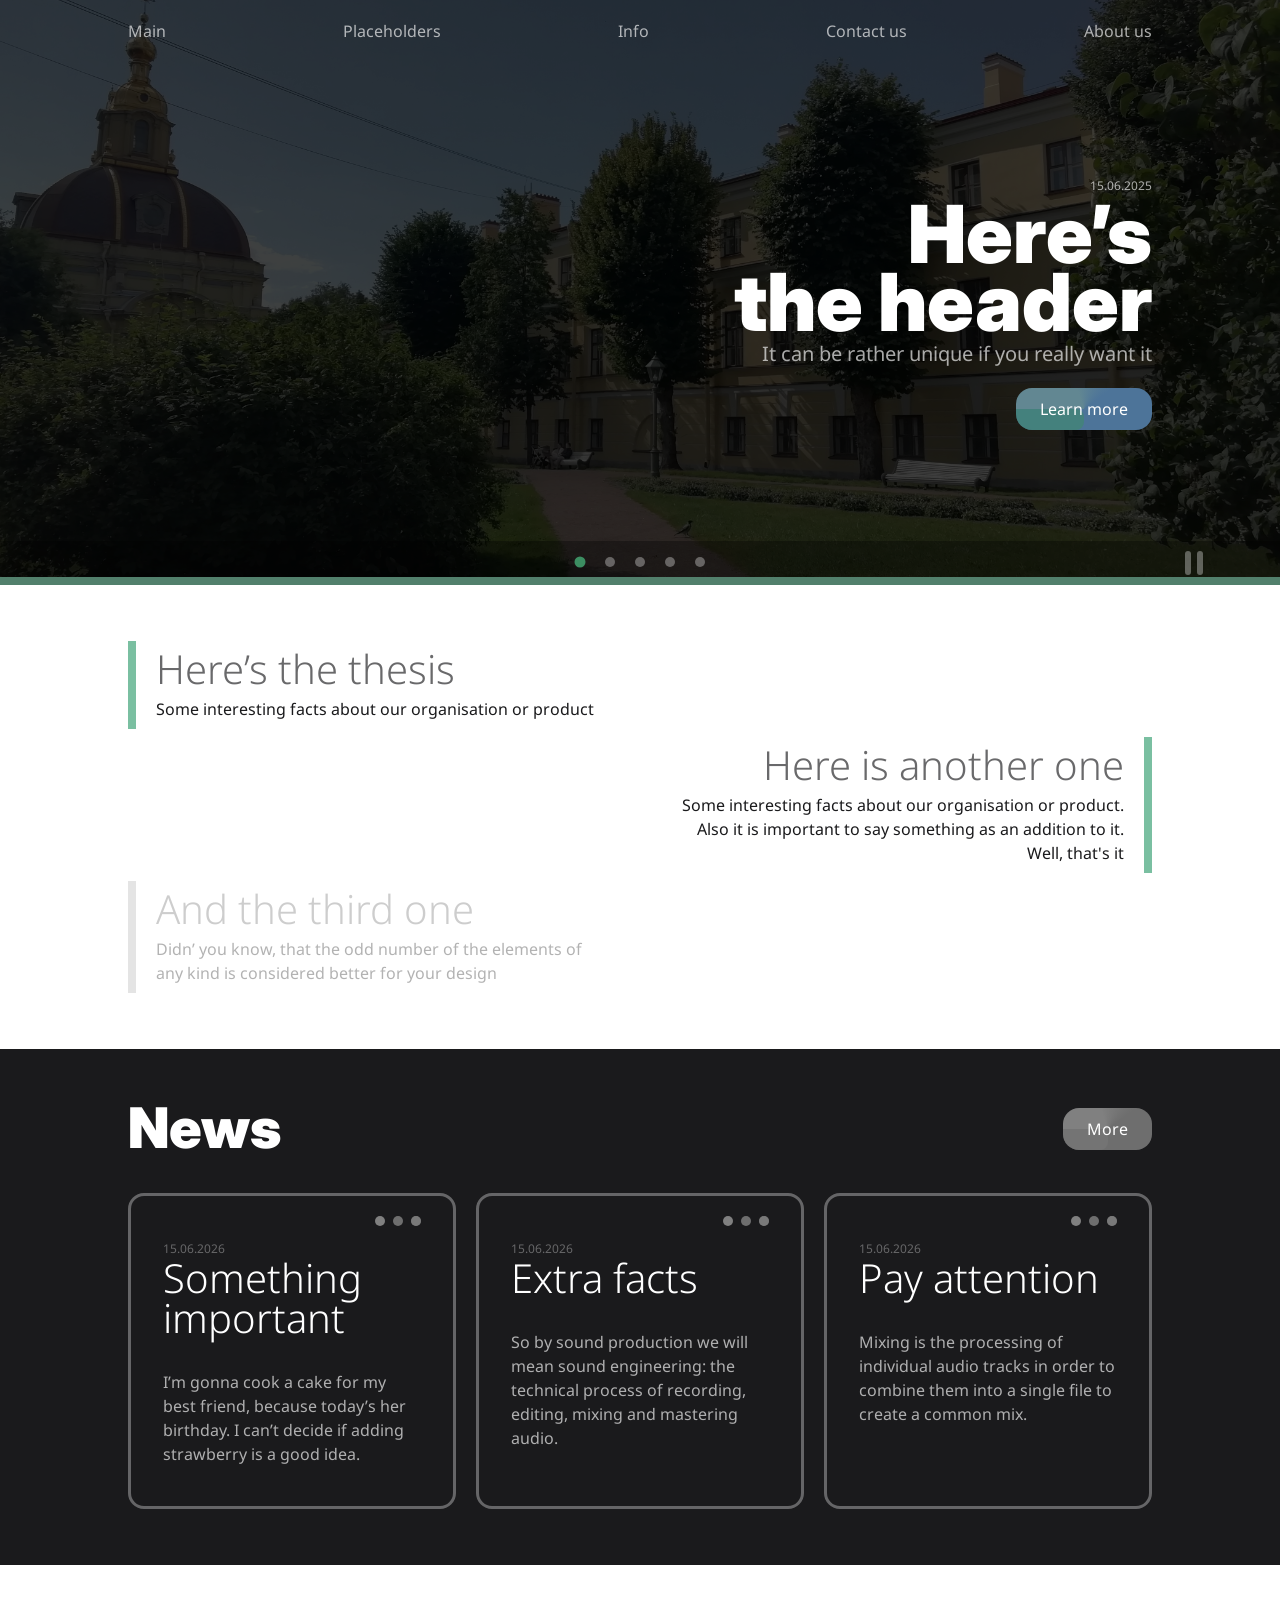
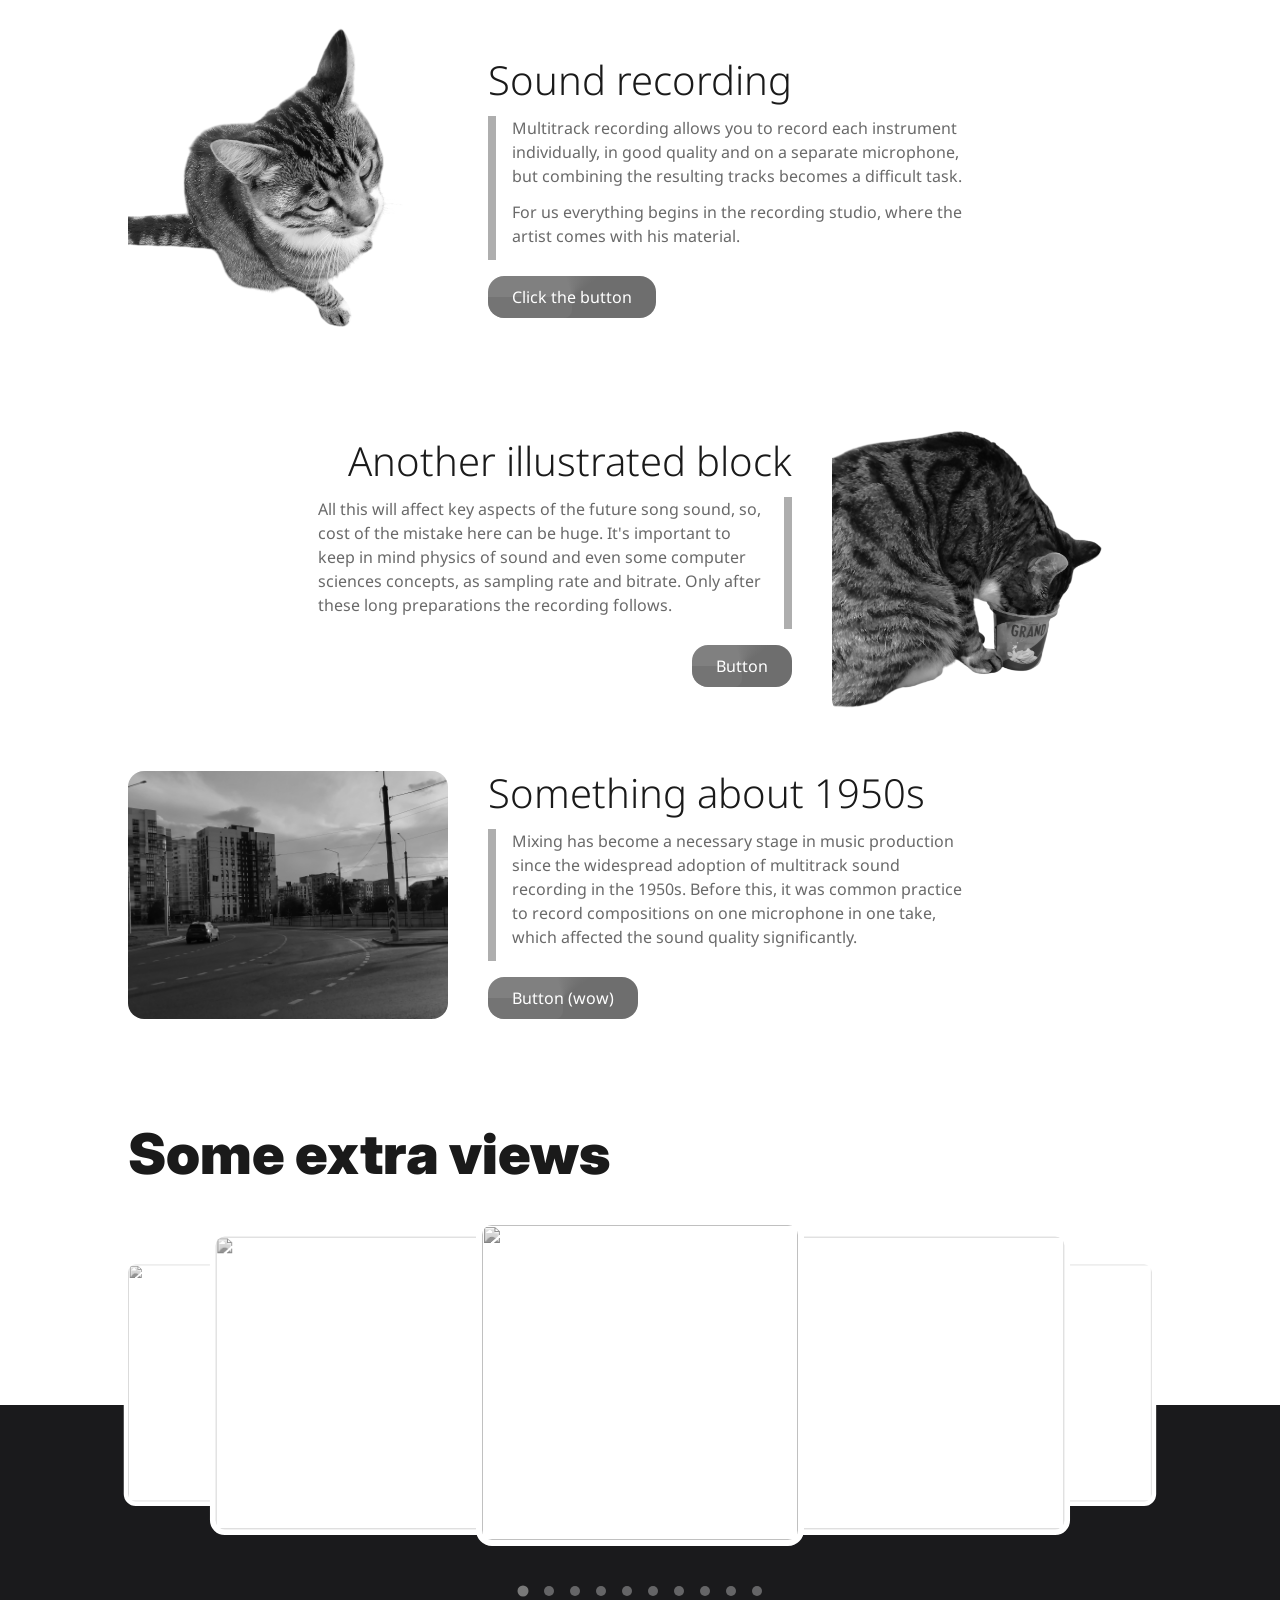
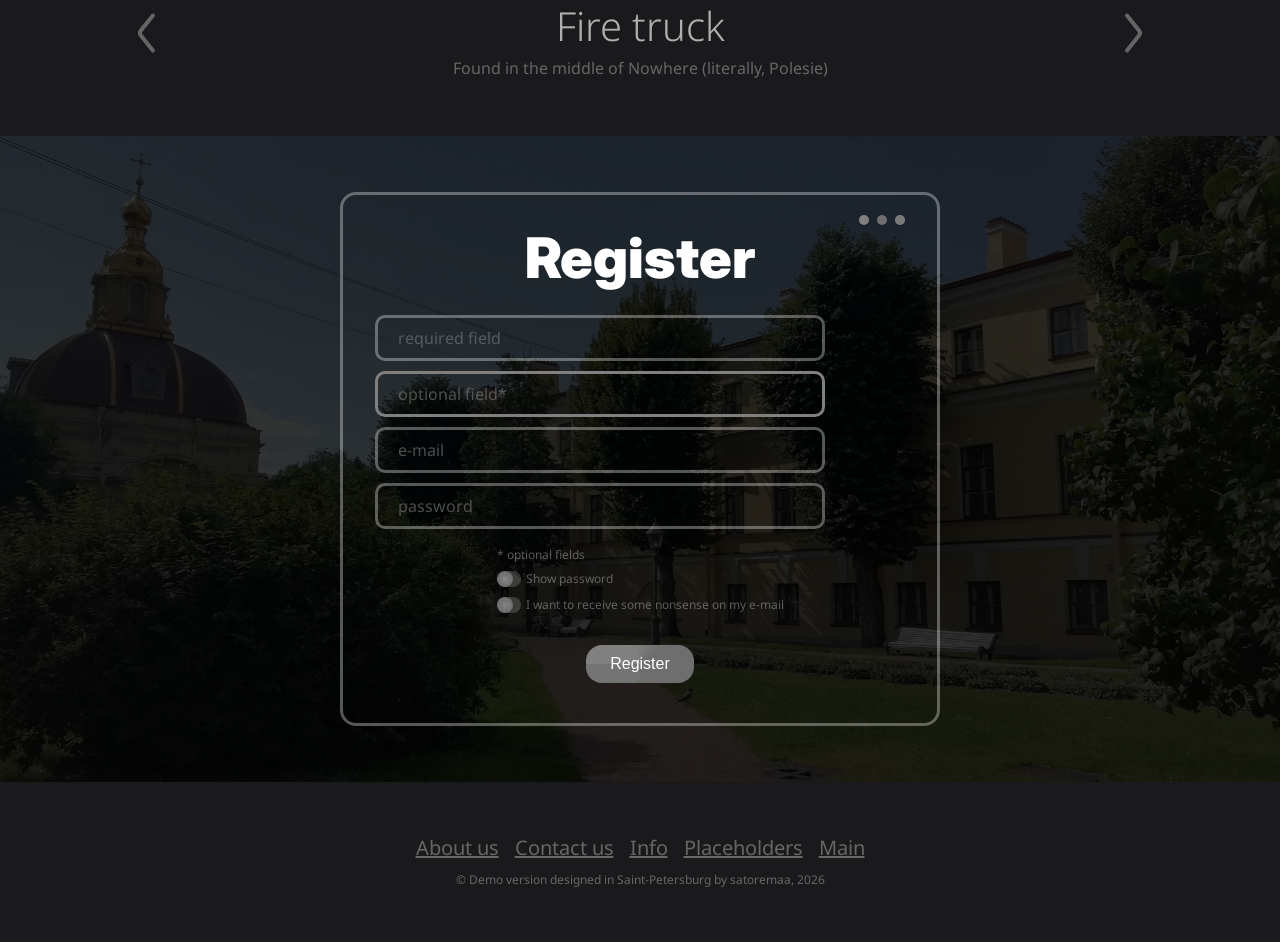
==== index.html @ 0c410196 "First commit" ====
<!doctype html>
<html lang="en">

<head>
    <meta charset="utf-8">
    <meta name="viewport" content="width=device-width, initial-scale=1">

    <title>Some useless web</title>

    <link rel="stylesheet" href="css/style.css">
    <link rel="icon" href="" sizes="any">
    <link rel="manifest" href="site.webmanifest">
    <link rel="preconnect" href="https://fonts.googleapis.com">
    <link rel="preconnect" href="https://fonts.gstatic.com" crossorigin>
    <link href="https://fonts.googleapis.com/css2?family=Inter:ital,opsz,wght@0,14..32,100..900;1,14..32,100..900&family=Noto+Sans:ital,wght@0,100..900;1,100..900&display=swap" rel="stylesheet">

    <style>body {opacity: 1; transition: opacity 0.5s ease;  &.loading { opacity: 0 }}</style>

    <!-- Applying web-components -->
    <script type="module" src="js/app.js"></script>
</head>

<body class="loading">
    <adaptive-header transparent="true" src="/assets/header_footer.json"></adaptive-header>
    <main>
        <slider-hero src="/assets/slider1_content.json"></slider-hero>
        <quotes-block src="/assets/quotes1_content.json"></quotes-block>
        <cards-block src="/assets/cards1_content.json" button-href="404.html" button-text="More" title="News"></cards-block>
        <image-block src="/assets/images1_content.json"></image-block>
        <carousel-block header="Some extra views" src="/assets/carousel1_content.json" halfTime="300" size="8"></carousel-block>
        <form-block src="/assets/form1_content.json"></form-block>
    </main>
    <footer-mini src="/assets/header_footer.json"></footer-mini>
</body>

<script>
    window.addEventListener('load', () => document.body.classList.remove('loading'))
</script>
</html>
---- css/style.css ----
/*Common styles*/

* {
    box-sizing: border-box;
    margin: 0;
    padding: 0;
    overscroll-behavior: none;
    scroll-behavior: smooth;
}

:root {
    --bg: white;
    --light-subaccent: #628792;
    --dark-subaccent: #4d7499;
    --accent: #3c8e62;
    --pale-accent: #7abfa1;
    --light: #addae7;
    --dark: #1A1A1C;
    --error: #e9527a;

    color: var(--dark);
    background-color: var(--bg);
    font-family: "Noto Sans", sans-serif;

    --extra: 80px;
    --huge: 56px;
    --large: 40px;
    --medium: 20px;
    --normal: 16px;
    --tiny: 12px;

    @media (max-width: 600px) {
        --extra: 40px;
        --huge: 40px;
        --medium: 16px;
    }
}

*::selection {
    background-color: var(--accent);
    color: var(--bg);
}

h1, h2, .h1-like {
    text-wrap-style: pretty;
    font-family: "Inter", sans-serif;
    font-weight: 900;
    line-height: 0.85;
    font-size: var(--extra);
    color: inherit;
    /*width: fit-content;*/
}

h3, .h3-like {
    text-wrap-style: pretty;
    font-family: "Inter", sans-serif;
    font-weight: 900;
    line-height: 0.85;
    font-size: var(--huge);
    color: inherit;
    /*width: fit-content;*/
}

h4, .h4-like {
    text-wrap-style: pretty;
    font-family: "Noto Sans", sans-serif;
    font-weight: 300;
    line-height: 1;
    font-size: var(--large);
    color: inherit;
    /*width: fit-content;*/
}

h5, h6, .h5-like {
    text-wrap-style: pretty;
    font-family: "Noto Sans", sans-serif;
    font-weight: 400;
    line-height: 1;
    font-size: var(--medium);
    color: inherit;
    /*width: fit-content;*/
}

p, .p-like {
    font-family: "Noto Sans", sans-serif;
    font-weight: 400;
    line-height: 1.5;
    font-size: var(--normal);
    max-width: 50ch;
    color: inherit;
    text-wrap-style: pretty;

}

.s-like {
    font-family: "Noto Sans", sans-serif;
    font-weight: 400;
    line-height: 1;
    font-size: var(--tiny);
    color: inherit;
    display: inline-block;
}

a, .a-like {
    color: inherit;
    text-decoration: underline;
    cursor: pointer;
    transition: color 0.25s ease;

    &:active {
        color: var(--accent);
    }

    @media(hover: hover) {
        &:hover {
            color: var(--accent);
        }
    }

    &:focus {
        color: var(--accent);
        outline: none;
        background: inherit;
    }
}

.spinner {
    width: 32px;
    height: 32px;
    border: 4px solid rgba(255, 255, 255, 0.33);
    border-top: 5px solid var(--pale-accent);
    border-radius: 50%;
    animation: spin 1s linear infinite;
}

@keyframes spin {
    0% { transform: rotate(0deg); }
    100% { transform: rotate(360deg); }
}

.blurrable {
    filter: grayscale(100%);
    opacity: 0.33;
    transition: opacity 0.5s ease, filter 0.5s ease;
}

.intersecting {
    filter: grayscale(0);
    opacity: 1;
}

.solid {
    opacity: 1;
}

.semi-trans {
    opacity: 0.65;
}

.trans {
    opacity: 0.33;
}

a.trans, a.semi-trans {
    transition: opacity 0.25s ease, color 0.25s ease;

    &:active {
        opacity: 1;
    }

    @media (hover: hover) {
        &:hover {
            opacity: 1;
        }
    }
}

.light {
    background-color: var(--bg);
    color: var(--dark);
}

.dark {
    background-color: var(--dark);
    color: var(--bg);
}

.non-scrollable {
    overflow: hidden;
}

.disabled {
    filter: grayscale(1);
    pointer-events: none;
}

@keyframes scaleBounce {
    0% {
        transform: scale(1) rotate(0.01deg);
    }
    50% {
        transform: scale(1.1) rotate(0deg);
    }
    100% {
        transform: scale(1) rotate(0.01deg);
    }
}

/*Specific styles*/

.decorative {
    z-index: -1;
    position: absolute;
    top: 20px;
    right: 32px;
    display: flex;
    gap: 8px;

    span {
        height: 10px;
        width: 10px;
        border-radius: 50%;

        &:nth-child(1) {
            background-color: var(--light-subaccent);
        }

        &:nth-child(2) {
            background-color: var(--dark-subaccent);
        }

        &:nth-child(3) {
            background-color: var(--accent);
            position: relative;

            &::before {
                content: "";
                border-radius: 50%;
                position: absolute;
                inset: 0;
                background: var(--accent);
                opacity: 0.5;
                z-index: -1;
                transition: opacity 0.5s ease, transform 0.5s ease;
            }
        }
    }
}

.width-wrapper {
    width: min(80vw, 1024px);
    margin: 0 auto;

    @media(max-width: 720px) {
        width: 90vw;
    }
}

header {
    color: var(--bg);
    position: fixed;
    top: 0;
    left: 0;
    width: 100%;
    z-index: 3;

    transition: background-color 0.25s ease;

    &:is(.scrolled) {
        background-color: var(--dark);
    }

    .desktop-nav {
        display: flex;
        justify-content: space-between;
        flex-direction: row-reverse;
        gap: var(--medium);
        align-items: center;
        overflow: hidden;
        text-wrap: nowrap;

        & a {
            padding: var(--medium) 0;
            text-decoration: none;

            @media (max-width: 720px) {
                padding: var(--normal) 0;
            }

            &:visited {
                color: var(--bg);
            }

            &:active {
                text-decoration: underline;
            }

            &:active:visited {
                color: var(--bg);
            }

            @media(hover: hover) {
                &:hover {
                    text-decoration: underline;
                }

                &:visited:hover {
                    color: var(--accent);
                }
            }
        }
    }

    .mobile-nav {
        transition: opacity 0.25s ease, visibility 0.25s ease;

        display: none;

        position: absolute;
        padding-top: calc(3*var(--normal));
        z-index: -1;
        top: 0;
        left: 0;
        background-color: rgba(1, 1, 1, 0.9);
        width: 100vw;
        height: 100vh;

        visibility: hidden;
        opacity: 0;
        pointer-events: none;

        &.visible {
            visibility: visible;
            opacity: 1;
            pointer-events: auto;
        }

        .width-wrapper {
            padding: 20px 0;
            display: flex;
            flex-direction: column;
            gap: 32px;

            a {
                font-size: 20px;
                text-decoration: none;
                display: block;
                border-bottom: 2px solid var(--bg);
                padding-bottom: 8px;
                transition: border-color 0.15s ease;

                &:active {
                    border-color: var(--pale-accent);
                }

                @media(hover: hover) {
                    &:hover {
                        border-color: var(--pale-accent);
                    }
                }
            }
        }
    }

    #headerMenuButton {
        align-self: flex-end;
        width: fit-content;
        display: none;
        background: none;
        border: none;
        outline: none;
        opacity: 0.6;
        height: calc(3 * var(--normal));
        align-items: center;
        justify-content: center;

        & svg {
            height: var(--large);
            stroke: var(--bg);
            transition: stroke 0.25s ease;
        }

        &:active svg {
            stroke: var(--pale-accent);
        }

        @media(hover: hover) {
            &:hover svg {
                stroke: var(--pale-accent);
            }
        }
    }

    @media (max-width: 600px) {
        .desktop-nav a {
            display: none;
        }

        .mobile-nav {
            display: block;
        }

        #headerMenuButton {
            display: flex;
        }
    }
}

.control-bar {
    position: absolute;
    bottom: 0;
    left: 0;
    width: 100%;
    z-index: 2;
    height: calc(2 * var(--normal) + 12px);
    background-color: rgba(0, 0, 0, 0.33);

    .play-button {
        background: none;
        border: none;
        outline: none;
        cursor: pointer;
        position: absolute;
        right: 5vw;
        height: 100%;
        aspect-ratio: 1/1;
        overflow: hidden;
        display: flex;
        align-items: center;
        justify-content: center;
        top: 0;

        img {
            height: 24px;
        }
    }

    .slide-control {
        overflow: hidden;
        display: flex;
        position: absolute;
        top: 0;
        left: 50%;
        transform: translateX(-50%);

        .radio {
            padding: var(--normal) calc(var(--medium) / 2);
            cursor: pointer;
            display: block;
            background: none;
            border: none;
            outline: none;

            &::before {
                content: "";
                display: block;
                height: 10px;
                width: 10px;
                border-radius: 50%;
                background-color: var(--bg);
                opacity: 0.33;
                transition: background-color 0.25s ease, opacity 0.25s ease, scale 0.25s ease;
            }

            &.active::before {
                background-color: var(--accent);
                opacity: 1;
                transform: scale(1.1);
            }
        }
    }
}

.slideshow {
    height: min(65vh, 720px);
    position: relative;

    .slide {
        opacity: 0;
        transition: opacity 0.5s linear;
        overflow: clip;
        pointer-events: none;

        position: absolute;
        top: 0;
        left: 0;
        width: 100%;
        height: 100%;
        z-index: 1;
        display: flex;
        flex-direction: column;
        justify-content: center;

        &::before {
            content: "";
            display: block;
            height: 8px;
            position: absolute;
            bottom: 0;
            left: -100%;
            width: 100vw;
            background-color: var(--pale-accent);
        }

        &.visible {
            opacity: 1;
            pointer-events: auto;

            img {
                animation: scaleBounce 40s linear infinite;
            }

            &::before {
                transition: transform 20s linear;
                transform: translate(100%);
            }
        }

        .width-wrapper {
            margin-top: calc(var(--normal) + 2 * var(--medium) + var(--normal));
            margin-bottom: calc(3 * var(--normal));
            display: flex;
            flex-direction: column;
            align-items: flex-end;
            text-align: right;
            justify-content: center;
            gap: 8px;

            .btn-normal {
                margin-top: 16px;
            }
        }

        & img {
            z-index: -1;
            display: block;
            position: absolute;
            top: 0;
            left: 0;
            height: 100%;
            width: 100%;
            object-fit: cover;
            user-select: none;
            filter: brightness(0.25);
        }
    }
}

.btn-normal {
    text-decoration: none;
    outline: none;
    cursor: pointer;
    display: block;
    border: none;
    background: none;
    overflow: hidden;
    padding: 10px 24px;
    border-radius: 16px;
    color: var(--bg);
    font-size: var(--normal);
    position: relative;
    z-index: 1;

    &::before {
        content: "";
        position: absolute;
        inset: 0;
        background: conic-gradient(from 270deg, var(--light-subaccent) 0% 20%, var(--dark-subaccent) 40% 60%, var(--dark-subaccent) 100%);
        z-index: -1;
    }

    &::after {
        content: "";
        border-radius: 0 8px 8px 0;
        position: absolute;
        bottom: 0;
        left: 0;
        height: 50%;
        width: 50%;
        background: var(--accent);
        opacity: 0.5;
        z-index: -1;
        transition: transform 0.33s ease-in-out, opacity 0.33s ease-in-out;
    }

    &:active::after {
        opacity: 1;
        transform: scale(2.5) translateX(25%) translateY(-25%);
    }

    &:active {
        color: var(--bg);
        text-decoration: underline;
    }

    @media (hover: hover) {
        &:hover::after {
            opacity: 1;
            transform: scale(2.5) translateX(25%) translateY(-25%);
        }
        &:hover {
            color: var(--bg);
            text-decoration: underline;
        }
    }
}

.quotes {
    padding: var(--huge) 0;
    display: flex;
    flex-direction: column;
    gap: 8px;

    @media (max-width: 800px) {
        gap: 64px;
        padding: 64px 0;
    }


    .quote {
        max-width: 600px;
        padding-top: 8px;
        padding-bottom: 8px;
        transition: transform 0.25s ease, filter 0.5s ease, opacity 0.5s ease;

        & h4 {
            margin-bottom: 8px;
        }

        &.left {
            border-left: var(--pale-accent) solid 8px;
            padding-left: var(--medium);
        }

        &.right {
            align-self: flex-end;
            text-align: right;
            border-right: var(--pale-accent) solid 8px;
            padding-right: var(--medium);
        }

        @media(hover: hover) {
            &:hover {
                transform: scale(1.02);
            }
        }
    }
}

.cards-block {
    padding: var(--huge) 0;
    display: grid;
    grid-template-areas:
            "title button"
            "cards cards";
    grid-template-columns: 1fr 1fr;
    gap: var(--large);
    grid-template-rows: auto auto;


    @media (max-width: 600px) {
        grid-template-columns: 1fr;
        grid-template-rows: auto auto auto;
        grid-template-areas:
        "title"
        "cards"
        "button";
    }

    h3 {
        grid-area: title;
        justify-self: start;
    }

    .btn-normal {
        grid-area: button;
        justify-self: end;
        align-self: center;

        @media (max-width: 600px) {
            justify-self: center;
        }
    }

    .cards-container {
        grid-area: cards;
        display: flex;
        flex-wrap: wrap;
        justify-content: stretch;
        gap: 20px;

        .card {
            flex-basis: 300px;
            flex-grow: 1;
            flex-shrink: 0.5;

            overflow: clip;

            border: rgba(255, 255, 255, 0.33) solid 3px;
            border-radius: 16px;
            padding: 40px 32px;
            position: relative;
            z-index: 1;
            transition: transform 0.5s ease;

            .h4-like {
                display: block;
                text-decoration: none;
                position: relative;
                z-index: 1;
                margin-bottom: 32px;
            }

            @media (hover: hover) {
                &:hover {
                    transform: scale(1.02);

                    .h4-like {
                        text-decoration: underline;
                    }

                    & .decorative span:nth-child(3)::before {
                        transform: scale(100);
                        opacity: 0.1;
                    }
                }
            }


        }
    }
}

.not-found {
    height: 100vh;

    display: flex;
    flex-direction: column;
    justify-content: center;
    align-items: center;

    gap: 8px;

    h1 {
        color: var(--accent);
    }

    & *{
        max-width: 40ch;
        text-align: center;
    }

    p {
        margin-top: 15px;
    }
}

.form-block {
    padding: var(--huge) 0;
    position: relative;

    img {
        position: absolute;
        top: 0;
        left: 0;
        width: 100%;
        height: 100%;
        object-fit: cover;
        filter: brightness(0.2);
        user-select: none;
    }

    form {
        width: min(600px, 100%);
        margin: auto;

        overflow: clip;

        border: rgba(255, 255, 255, 0.33) solid 3px;
        border-radius: 16px;
        padding: 40px 32px;
        position: relative;
        z-index: 1;
        transition: transform 0.5s ease;

        display: flex;
        flex-direction: column;
        justify-content: center;
        align-items: center;

        h3 {
            margin-bottom: 32px;
        }

        input[type="text"], input[type="password"], input[type="email"] {
            align-self: stretch;
            background: none;
            padding: 8px 20px;
            border: rgba(255, 255, 255, 0.33) solid 3px;
            border-radius: 10px;
            margin-bottom: 10px;

            transition: border-color 0.25s ease;


            &:focus {
                border: var(--pale-accent) solid 3px;
                outline: none;
            }

            &:valid {
                border: var(--light-subaccent) solid 3px;
                outline: none;
            }

            &::placeholder {
                opacity: 0.65;
            }
        }

        &:invalid button, button:disabled {
            filter: grayscale(1);

            cursor: not-allowed;
        }

        &:valid {
            border: var(--light-subaccent) solid 3px;
        }

        .checkbox-container {
            margin: 10px 0 32px 0;
            display: flex;
            flex-direction: column;
            gap: 10px;

            label {
                display: flex;
                gap: 5px;
                align-items: center;
                justify-content: flex-start;

                input {
                    display: none;
                }

                .pseudo-slider {
                    height: 16px;
                    width: 24px;
                    border-radius: 8px;
                    background-color: rgba(255, 255, 255, 0.17);
                    position: relative;

                    &::before {
                        content: "";
                        position: absolute;
                        top: 0;
                        left: 0;
                        height: 100%;
                        aspect-ratio: 1/1;
                        background: radial-gradient(var(--pale-accent), var(--accent));
                        border-radius: 50%;
                        opacity: 0.65;
                        transition: opacity 0.25s ease, transform 0.25s ease;
                    }
                }

                input:checked + .pseudo-slider {
                    &::before {
                        transform: translateX(8px);
                        opacity: 1;
                    }
                }

                span {
                    opacity: 0.33;
                    user-select: none;
                    transition: opacity 0.25s ease, color 0.25s ease;
                }

                &:has(input:checked) span {
                    opacity: 1;
                    color: var(--accent);
                }
            }
        }

        @media (hover: hover) {
            &:hover {
                transform: scale(1.02);

                & .decorative span:nth-child(3)::before {
                    transform: scale(200);
                    opacity: 0.1;
                }
            }
        }

        @media (max-width: 600px) {
            padding: 40px 0;
            border: none;

            &:active {
                transform: none;

                & .decorative span:nth-child(3)::before {
                    transform: none;
                }
            }

            @media (hover: hover) {
                &:hover {
                    transform: none;

                    & .decorative span:nth-child(3)::before {
                        transform: none;
                    }
                }
            }
        }
    }

    .notification {
        position: absolute;
        inset: 0;
        z-index: 1;
        visibility: hidden;
        opacity: 0;
        pointer-events: none;
        display: flex;
        flex-direction: column;
        justify-content: center;
        align-items: center;
        gap: 10px;

        background: rgba(0, 0, 0, 0.5);

        transition: opacity 0.5s ease, visibility 0.5s ease;

        &.visible {
            visibility: visible;
            pointer-events: auto;
            opacity: 1;
        }
    }
}

.carousel-block {
    padding: var(--huge) 0;
    position: relative;
    isolation: isolate;
    overflow: clip;

    &::after {
        content: "";
        position: absolute;
        top: 0;
        left: 0;
        height: 50%;
        width: 100%;
        background-color: var(--bg);
        z-index: -1;
    }

    .width-wrapper {
        container-type: inline-size;
        display: flex;
        flex-direction: column;
        align-items: center;
        justify-content: center;
        gap: var(--large);

        &.blurrable {
            opacity: 1;

            & * {
                opacity: 0.33;
                transition: opacity 0.5s ease, filter 0.5s ease;
            }

            & img {
                opacity: 1;
            }
        }

        &.intersecting {
            & * {
                opacity: 1;
                filter: grayscale(0);
            }
        }

        h3 {
            color: var(--dark);
            align-self: flex-start;
        }

        .images-wrapper {
            position: relative;
            width: 32cqw;
            aspect-ratio: 1/1;
            opacity: 1;

            @media (max-width: 600px) {
                width: 75vw;
            }

            & img {
                user-select: none;

                position: absolute;
                top: 0;
                left: 0;

                height: 100%;
                width: 100%;

                border-radius: 16px;
                border: var(--bg) solid 6px;

                object-fit: cover;
                object-position: center center;
                filter: grayscale(1);
            }
        }

        .text-block {
            display: flex;
            justify-content: space-between;
            gap: 10px;
            align-self: stretch;
            width: 100%;

            .arrow {
                display: block;
                background: none;
                outline: none;
                border: none;
                border-radius: 4px;
                align-self: stretch;
                cursor: pointer;
                padding: 0 8px;
                flex-shrink: 0;
                transition: background 0.25s ease;

                svg {
                    height: 100%;
                    stroke: var(--bg);
                    opacity: 0.33;
                    stroke-width: 4px;
                    transition: stroke 0.25s ease, opacity 0.25s ease;
                }

                &:active {
                    background-color: rgb(255, 255, 255, 0.1);
                    svg {
                        stroke: var(--accent);
                        opacity: 1;
                    }
                }

                @media(hover: hover) {
                    &:hover {
                        background-color: rgb(255, 255, 255, 0.1);
                        svg {
                            stroke: var(--accent);
                            opacity: 1;
                        }
                    }
                }
            }

            .title {
                text-align: center;
                display: flex;
                align-items: center;
                flex-direction: column;
                flex-shrink: 1;
                min-width: 0;

                .slide-control {
                    display: flex;
                    gap: var(--normal);

                    .radio {
                        &::before {
                            content: "";
                            display: block;
                            height: 10px;
                            width: 10px;
                            border-radius: 50%;
                            background-color: var(--bg);
                            opacity: 0.33;
                            transition: background-color 0.25s ease, opacity 0.25s ease, scale 0.25s ease;
                        }

                        &.active::before {
                            background-color: var(--accent);
                            opacity: 1;
                            transform: scale(1.1);
                        }
                    }
                }

                h4 {
                    line-height: 1.5;
                    display: -webkit-box;
                    -webkit-box-orient: vertical;
                    -webkit-line-clamp: 1;
                    overflow: clip;
                    text-overflow: ellipsis;
                    min-width: 0;
                }

                p {
                    display: -webkit-box;
                    -webkit-box-orient: vertical;
                    -webkit-line-clamp: 1;
                    overflow: clip;
                    text-overflow: ellipsis;
                    min-width: 0;
                }
            }
        }
    }
}

footer {
    padding: var(--huge) 0;

    .width-wrapper {
        display: flex;
        flex-direction: column;
        align-items: center;
        gap: var(--normal);

        nav {
            flex-wrap: wrap;
            display: flex;
            justify-content: center;
            gap: var(--normal);
        }
    }
}

.image-quotes-block {
    padding: var(--huge) 0;
    display: flex;
    flex-direction: column;
    gap: var(--huge);

    section {
        .width-wrapper {
            display: grid;
            gap: var(--normal) var(--large);

            &.image-left {
                grid-template-columns: auto 1fr;
                grid-template-rows: 1fr auto 1fr;
                grid-template-areas:
                "image title"
                "image description"
                "image button";

                .title-container {
                    align-self: end;
                    grid-area: title;
                }

                .text-container {
                    transition: transform 0.25s ease, filter 0.5s ease, opacity 0.5s ease;
                    border-left: var(--pale-accent) solid 8px;
                    padding-left: var(--normal);
                    grid-area: description;
                    align-self: start;

                    @media(hover: hover) {
                        &:hover {
                            transform: scale(1.02);
                        }
                    }
                }

                .btn-normal {
                    grid-area: button;
                    align-self: start;
                    justify-self: start;
                }
            }

            &.image-right {
                grid-template-columns: 1fr auto;
                grid-template-rows: 1fr auto 1fr;
                grid-template-areas:
                "title image"
                "description image"
                "button image";

                .title-container {
                    align-self: end;
                    grid-area: title;
                    justify-self: end;
                }

                .text-container {
                    transition: transform 0.25s ease, filter 0.5s ease, opacity 0.5s ease;
                    border-right: var(--pale-accent) solid 8px;
                    padding-right: var(--normal);
                    grid-area: description;
                    align-self: start;
                    justify-self: end;

                    @media(hover: hover) {
                        &:hover {
                            transform: scale(1.02);
                        }
                    }
                }

                .btn-normal {
                    grid-area: button;
                    align-self: start;
                    justify-self: end;
                }
            }

            p {
                margin-bottom: 12px;
            }

            .image-container {
                grid-area: image;

                img {
                    user-select: none;
                    max-width: min(25vw, 400px);

                    height: 100%;
                    width: 100%;
                    object-fit: cover;
                    object-position: center center;
                    border-radius: 16px;
                }
            }

            @media (max-width: 600px) {

                &.image-left, &.image-right {

                    grid-template-columns: 1fr;
                    grid-template-rows: auto auto auto;
                    gap: 20px;
                    grid-template-areas:
                    "title"
                    "image"
                    "description"
                    "button";

                    .image-container img {
                        max-width: 100%;
                    }

                    .btn-normal {
                        margin-top: 16px;
                        justify-self: center;
                    }
                }
            }
        }
    }
}
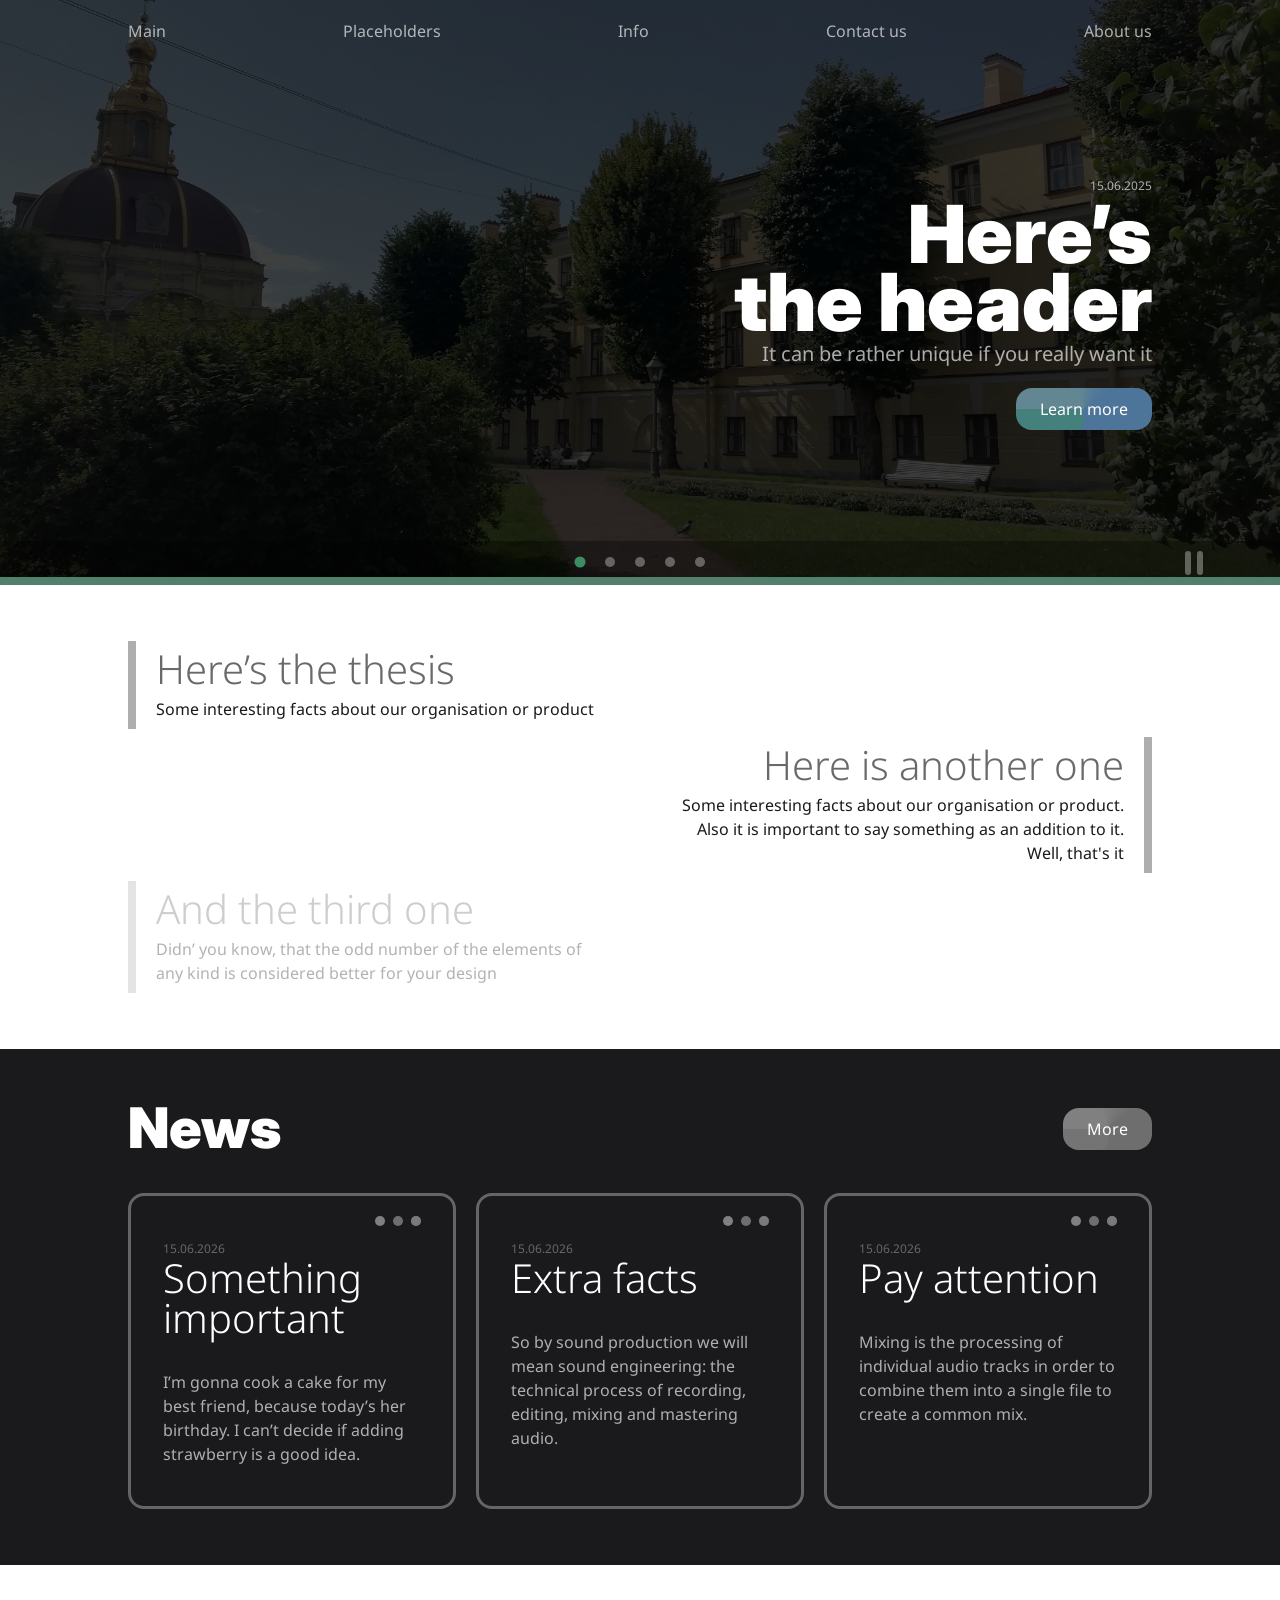
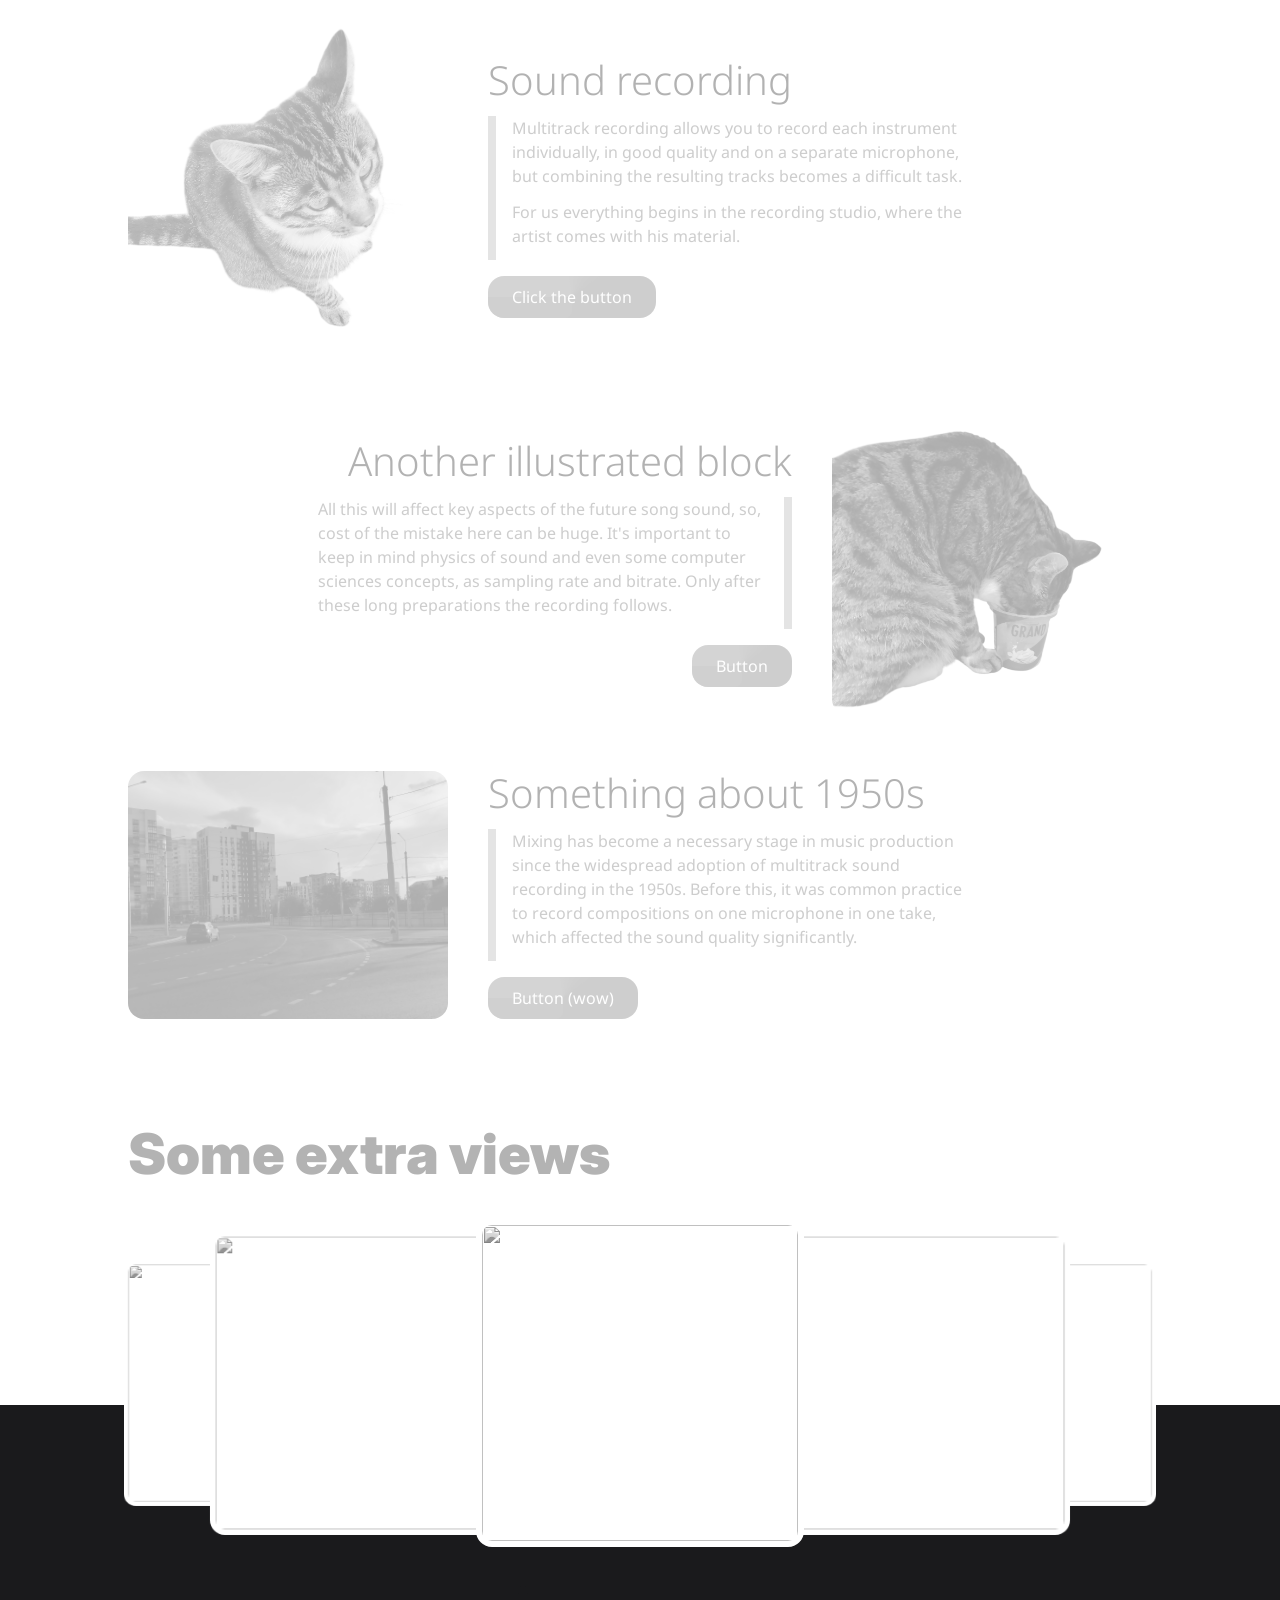
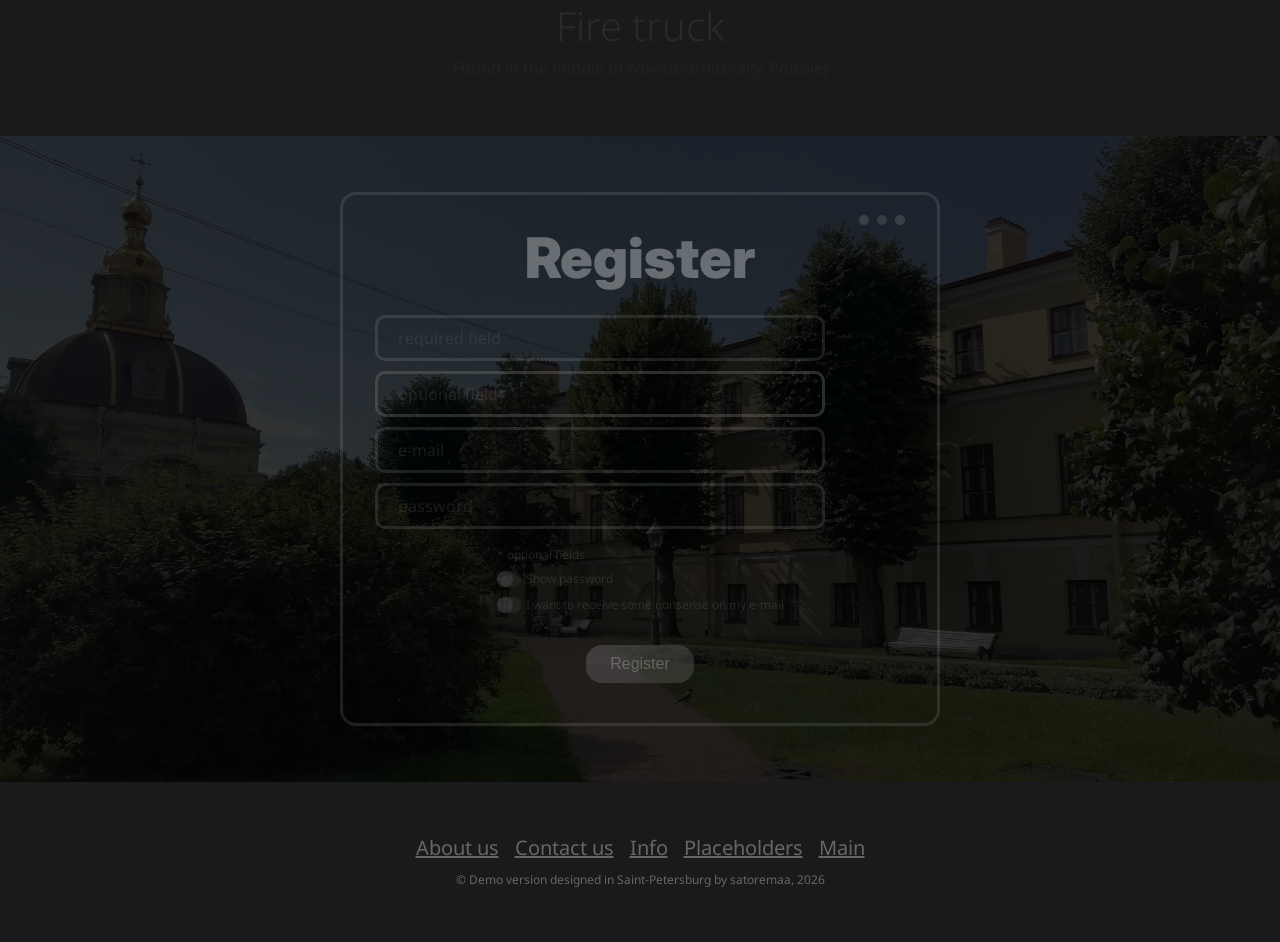
==== commit eaff954f: "carousel optimized pt.1" ====
--- a/index.html
+++ b/index.html
@@ -5,7 +5,7 @@
     <meta charset="utf-8">
     <meta name="viewport" content="width=device-width, initial-scale=1">
 
-    <title>Some useless web</title>
+    <title>Scalable landing</title>
 
     <link rel="stylesheet" href="css/style.css">
     <link rel="icon" href="" sizes="any">
--- a/css/style.css
+++ b/css/style.css
@@ -122,6 +122,10 @@
         outline: none;
         background: inherit;
     }
+}
+
+button {
+    user-select: None;
 }
 
 .spinner {
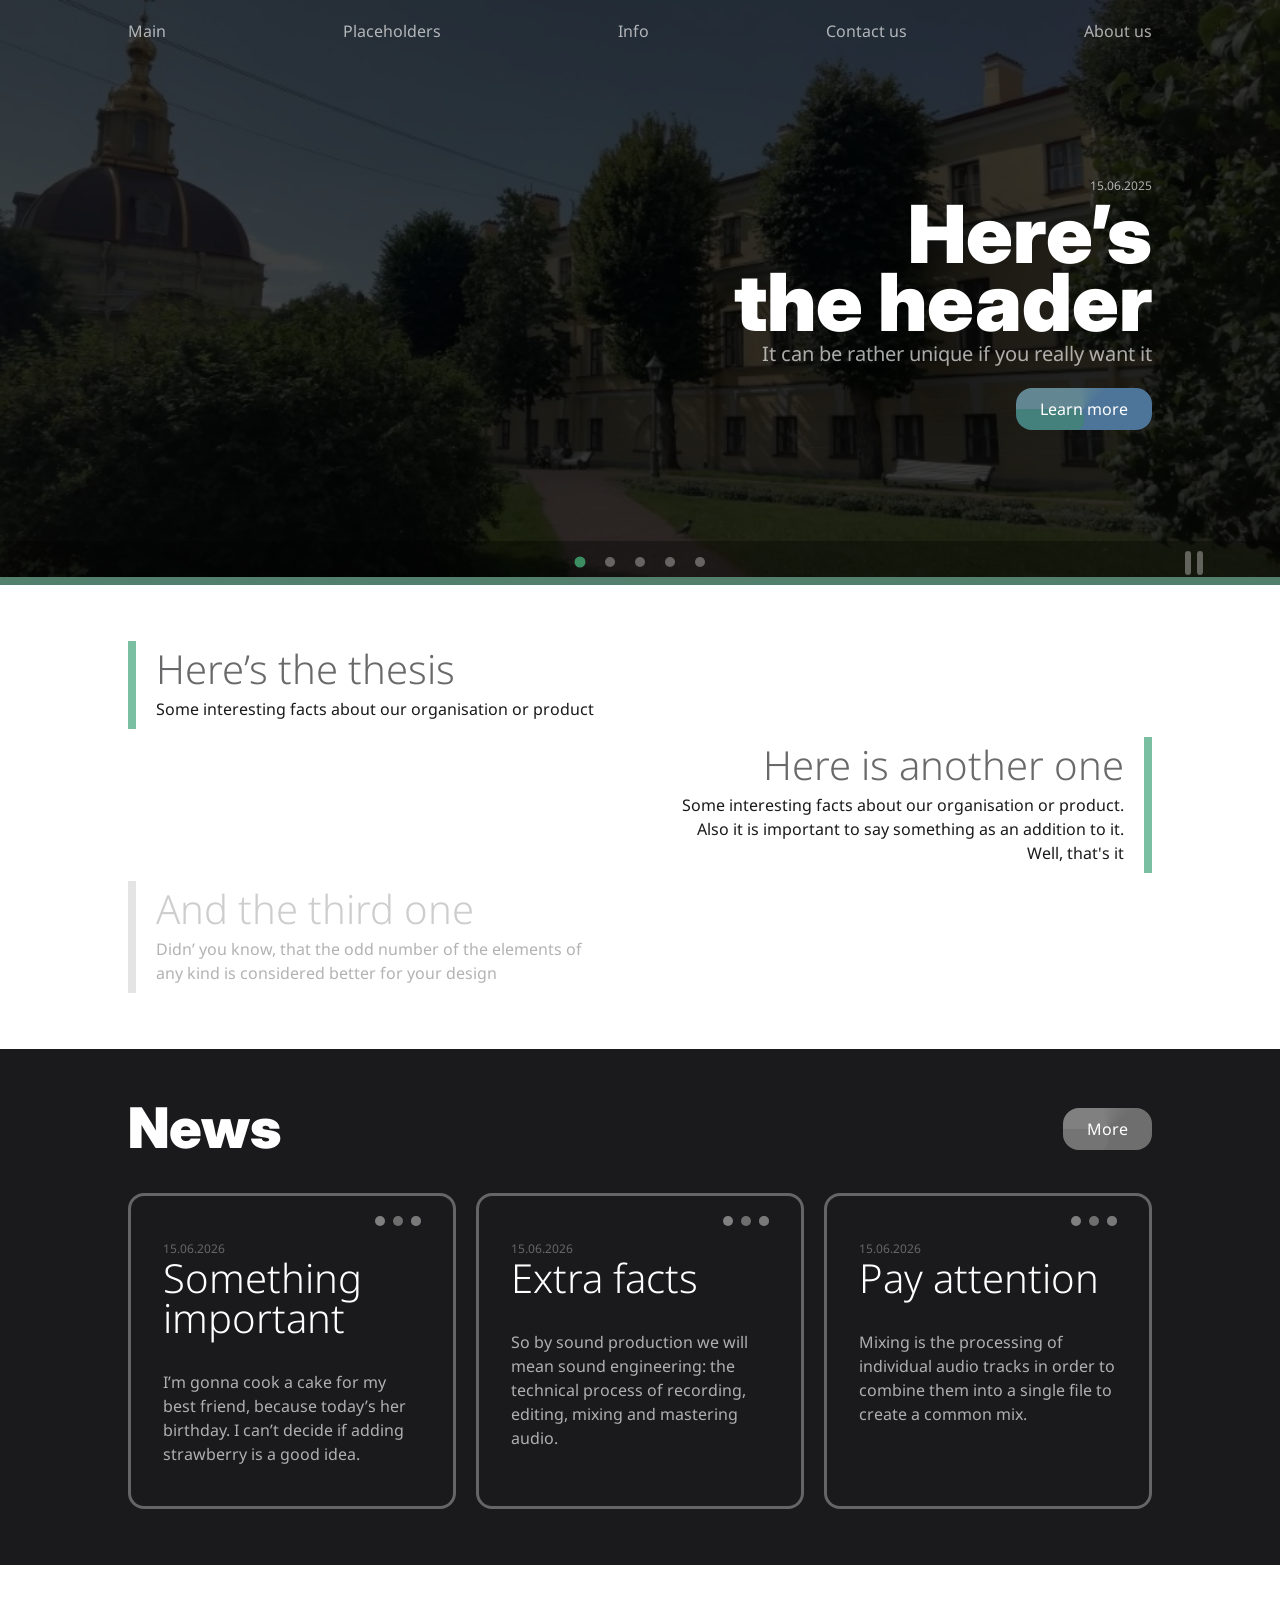
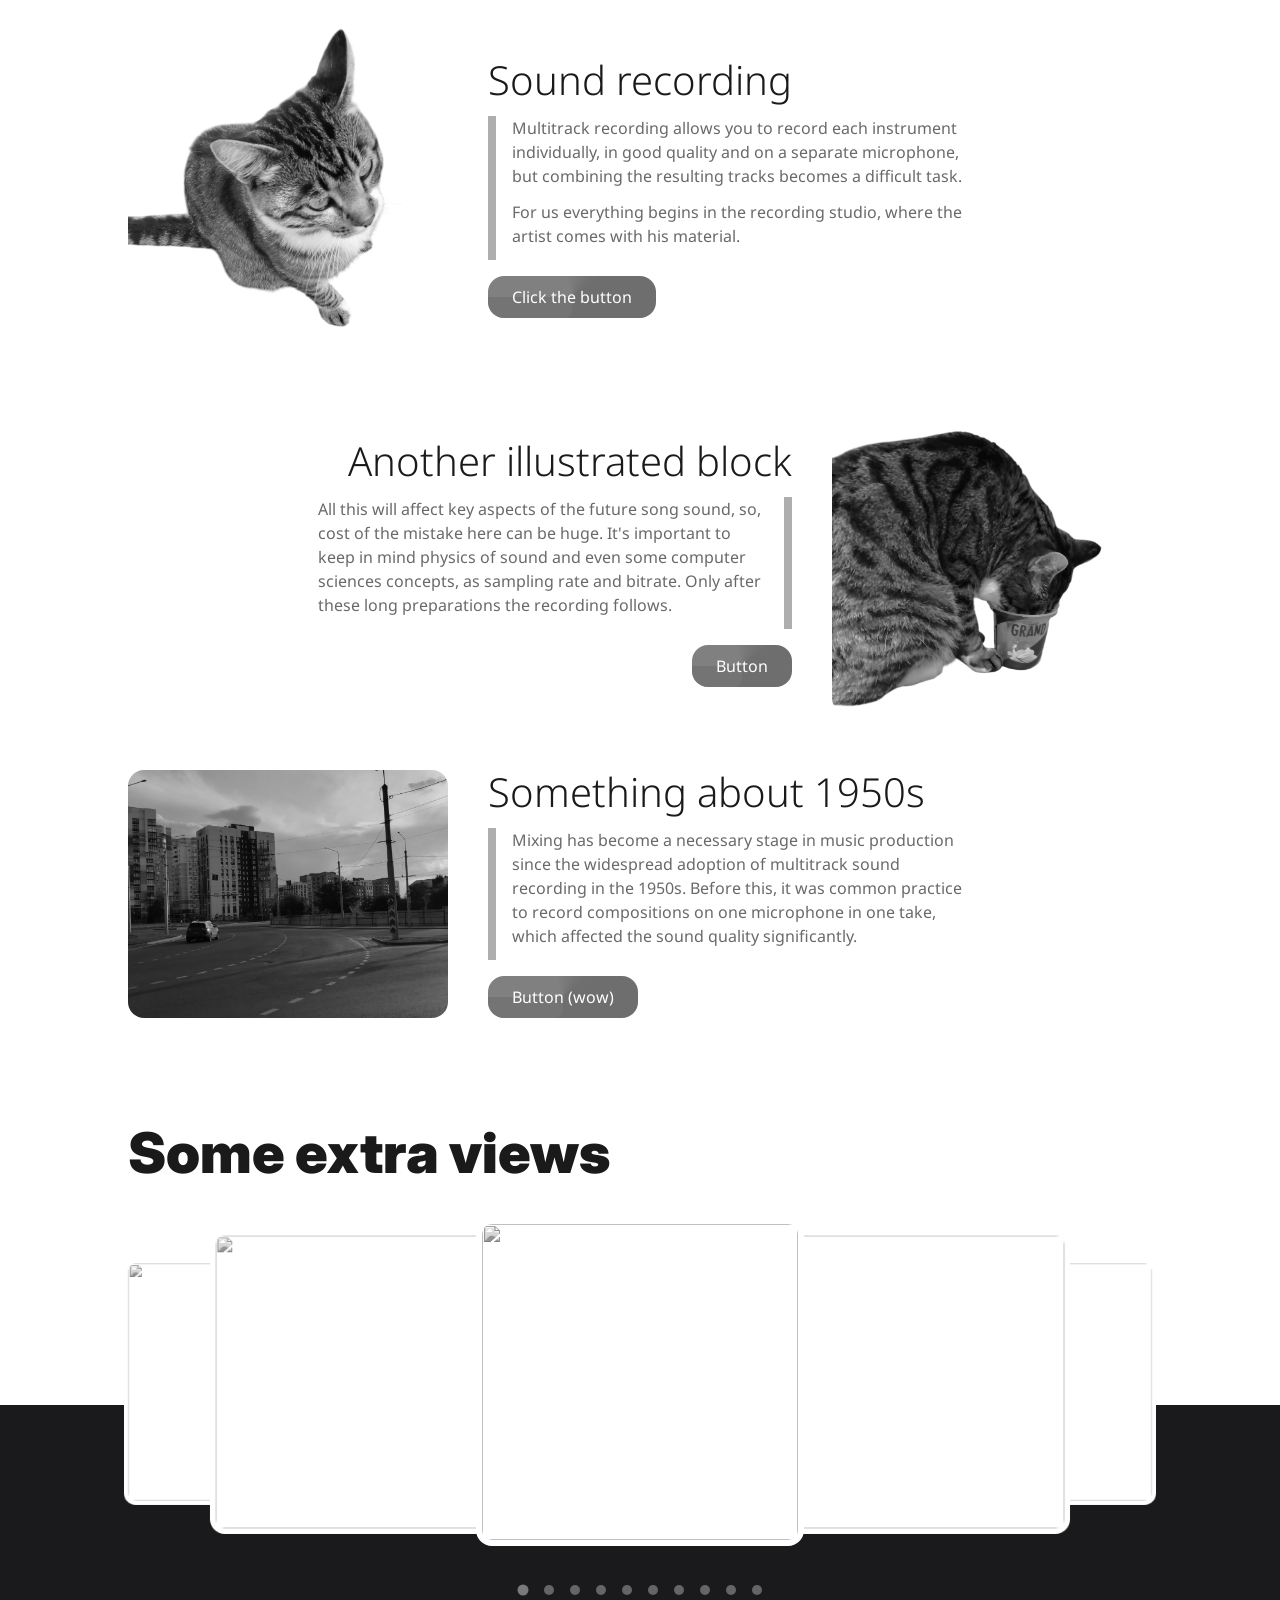
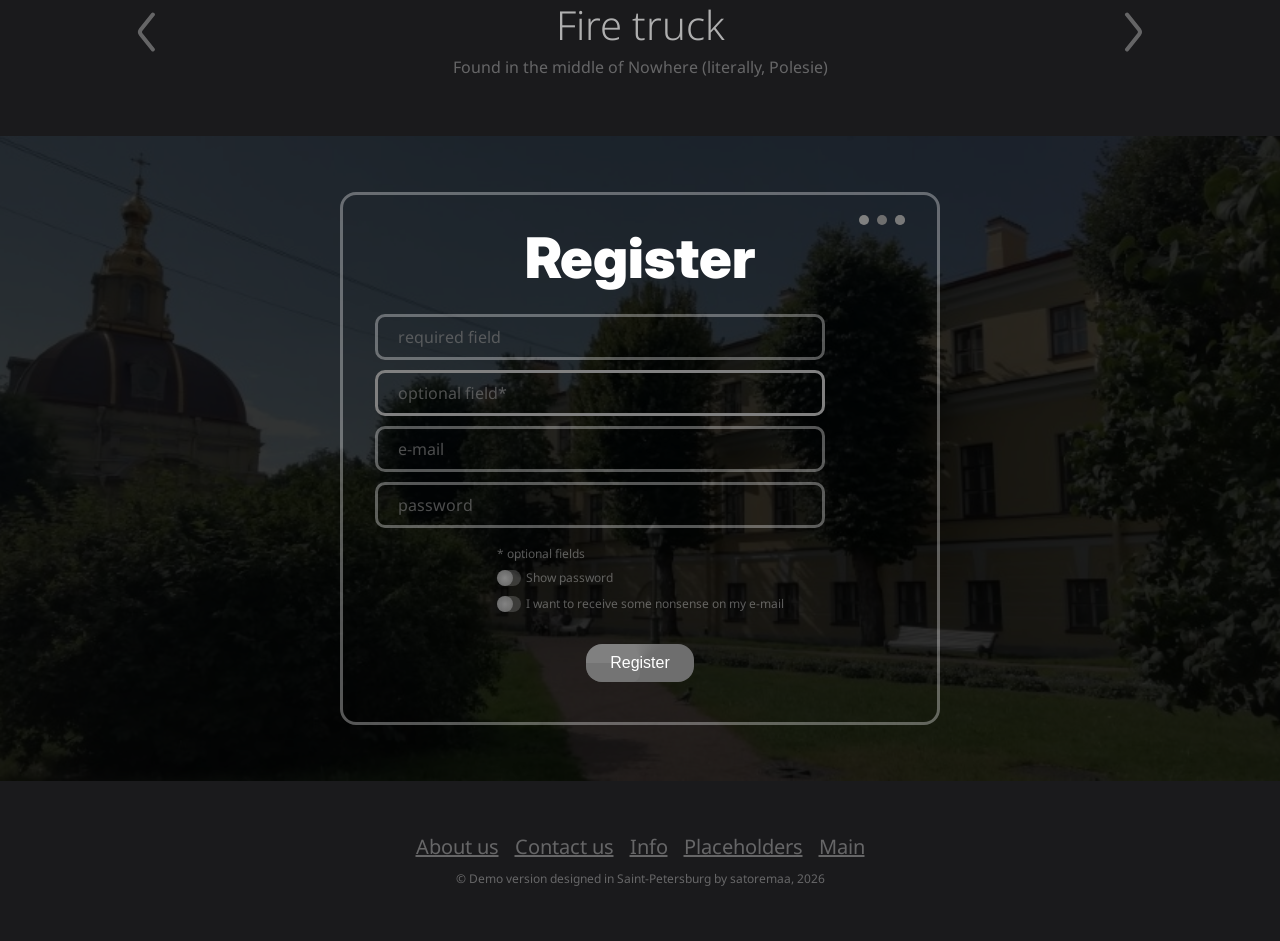
==== commit aa98910b: "Update index.html" ====
--- a/index.html
+++ b/index.html
@@ -6,6 +6,10 @@
     <meta name="viewport" content="width=device-width, initial-scale=1">
 
     <title>Scalable landing</title>
+
+    <meta name="theme-color" content="#1A1A1C" media="(prefers-color-scheme: light)">
+    <meta name="theme-color" content="#1A1A1C" media="(prefers-color-scheme: dark)">
+    <meta name="apple-mobile-web-app-status-bar-style" content="black-translucent">
 
     <link rel="stylesheet" href="css/style.css">
     <link rel="icon" href="" sizes="any">
--- a/css/style.css
+++ b/css/style.css
@@ -102,6 +102,7 @@
 }
 
 a, .a-like {
+    -webkit-tap-highlight-color: transparent;
     color: inherit;
     text-decoration: underline;
     cursor: pointer;
@@ -126,6 +127,7 @@
 
 button {
     user-select: None;
+    -webkit-tap-highlight-color: transparent;
 }
 
 .spinner {
@@ -1272,4 +1274,4 @@
             }
         }
     }
-}+}
